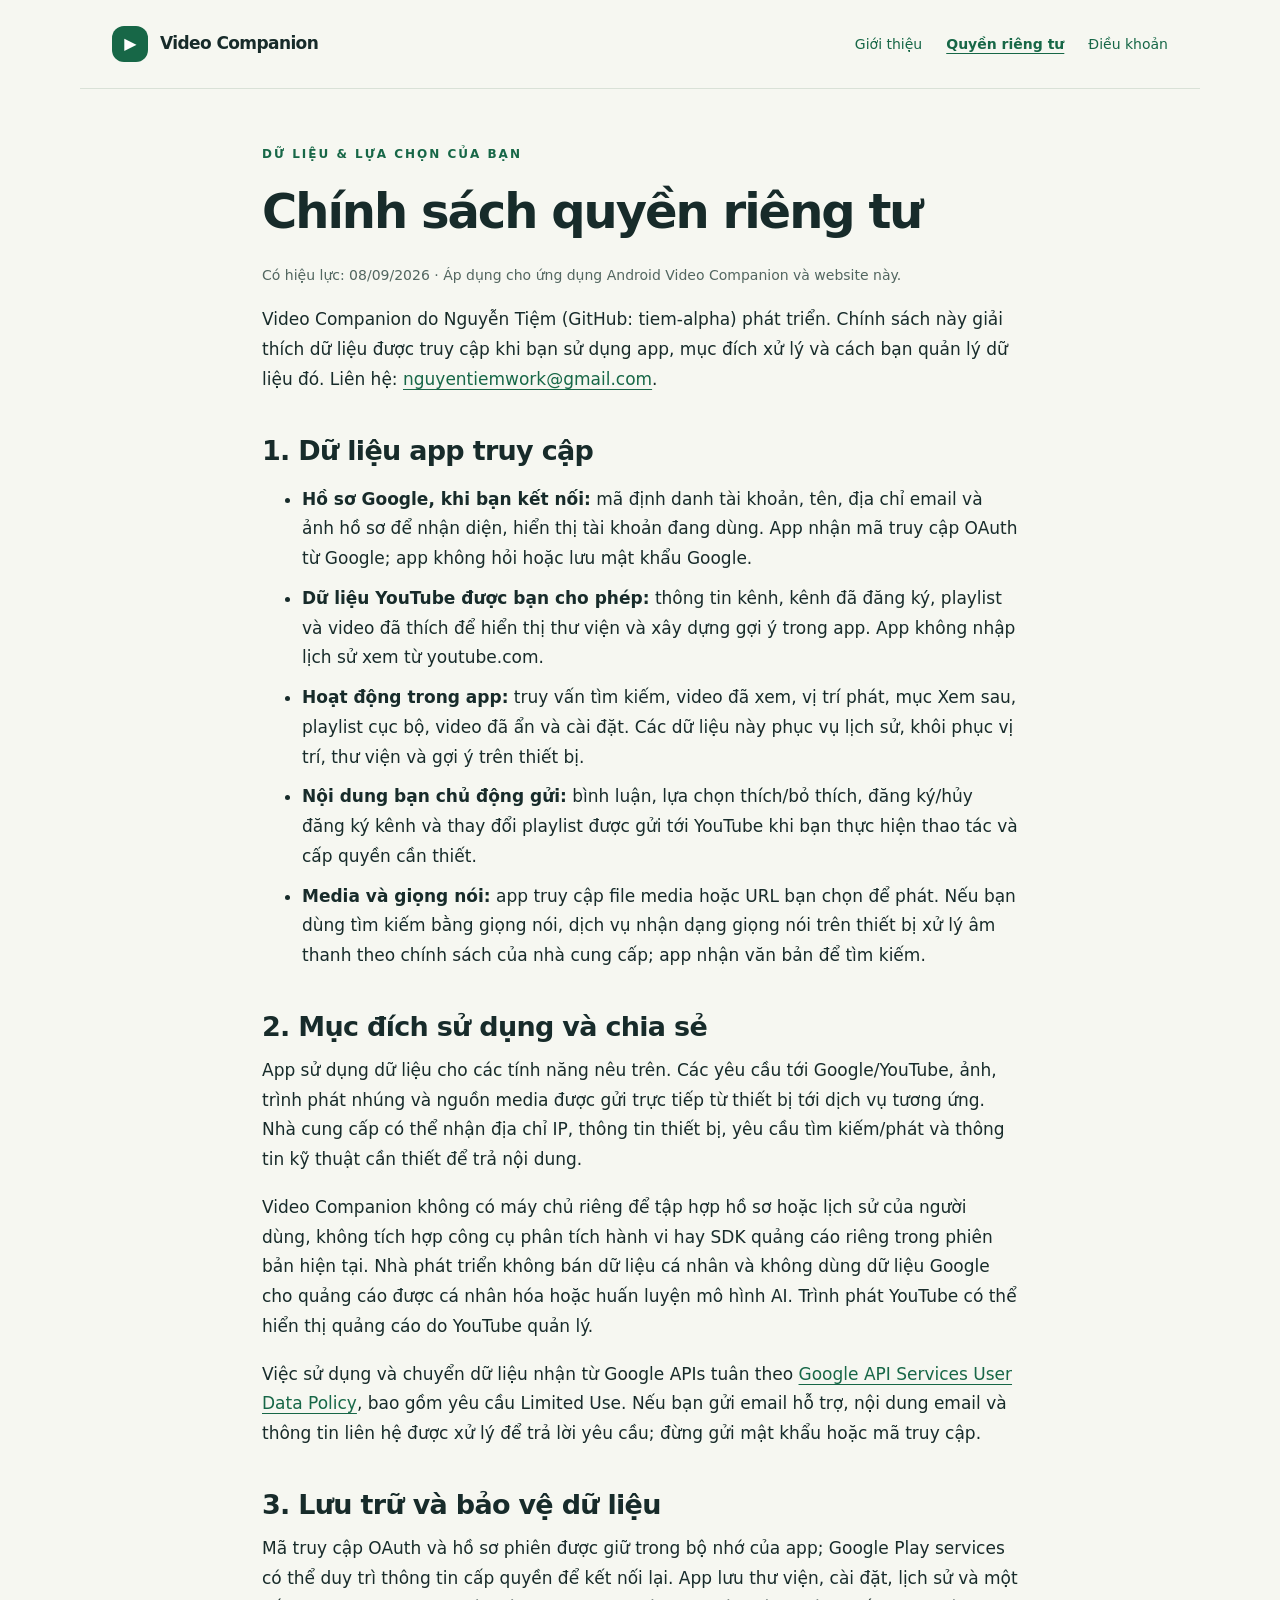
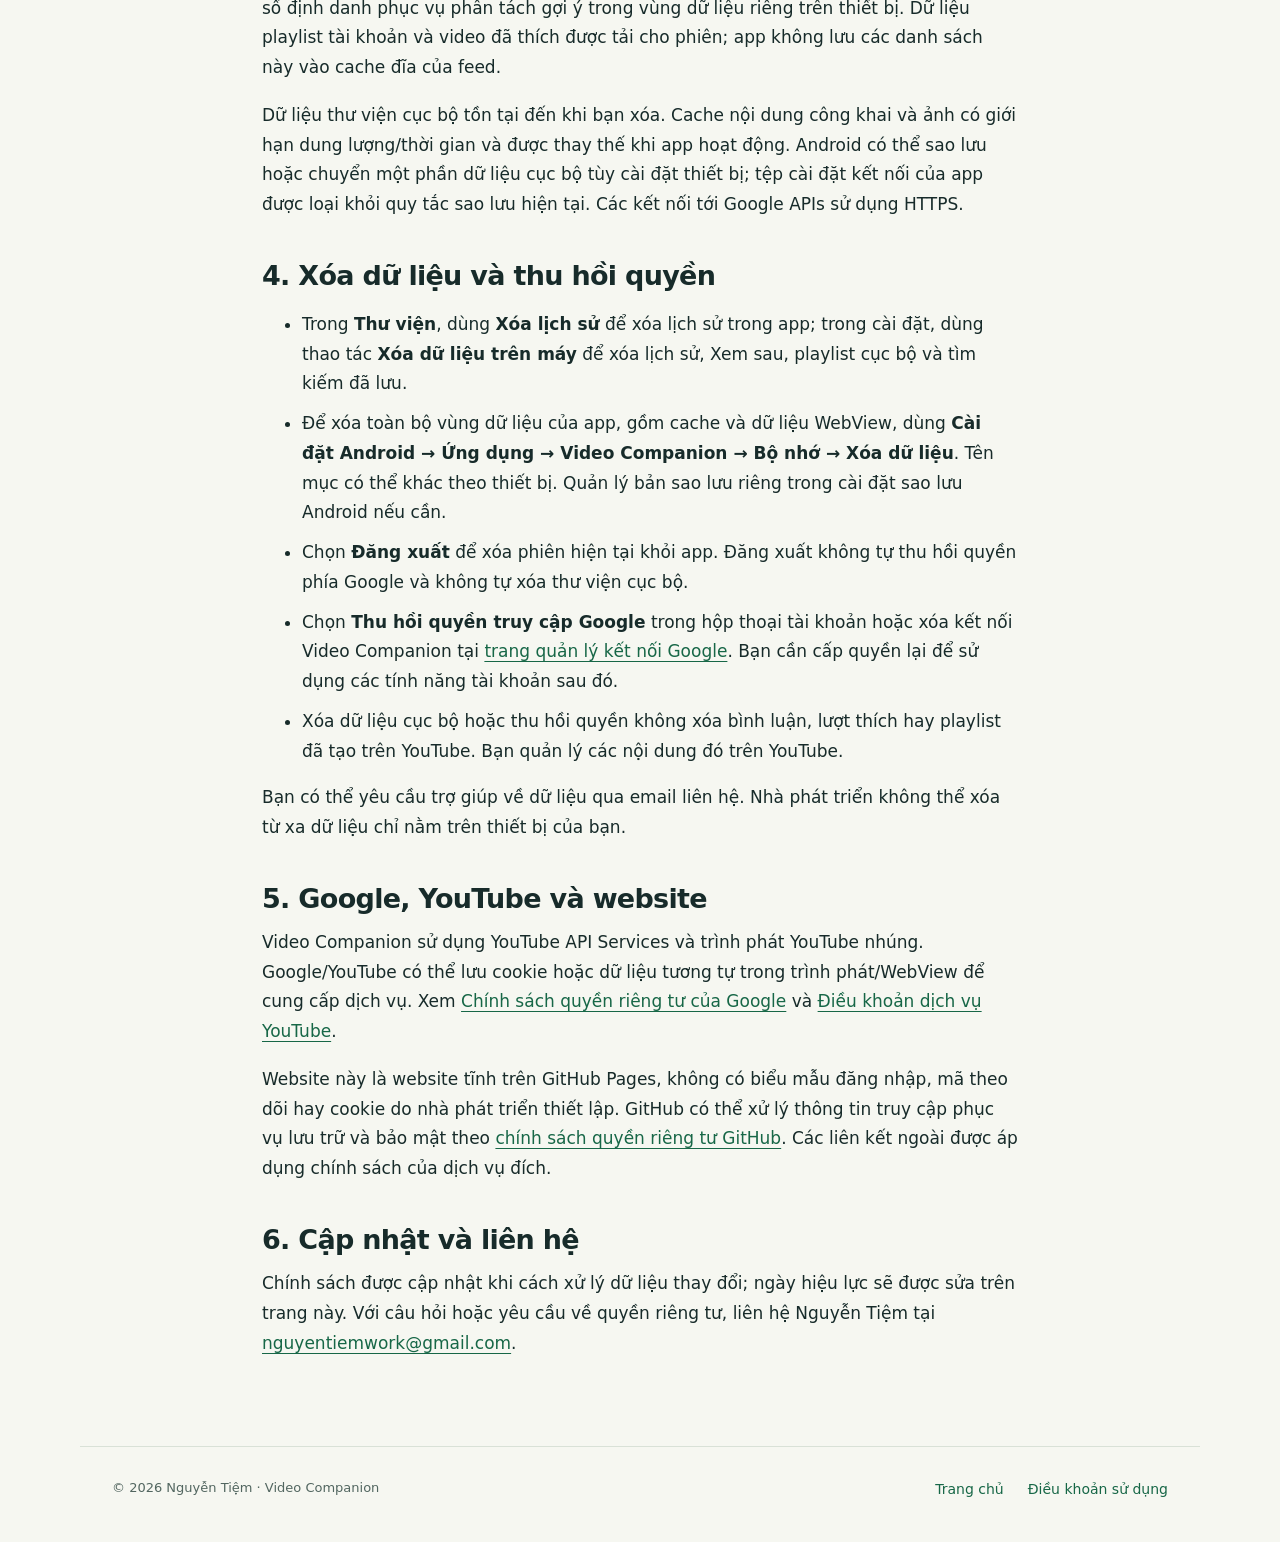
==== privacy/index.html @ b6ee3e66 "Publish Video Companion website and privacy information" ====
<!doctype html>
<html lang="vi"><head><meta charset="utf-8"><meta name="viewport" content="width=device-width, initial-scale=1"><title>Chính sách quyền riêng tư — Video Companion</title><meta name="description" content="Dữ liệu Video Companion truy cập, cách sử dụng và lưu trữ, cùng cách xóa dữ liệu và thu hồi quyền Google."><link rel="canonical" href="https://tiem-alpha.github.io/youtube/privacy/"><link rel="stylesheet" href="../styles.css"></head>
<body><a class="skip" href="#main">Đến nội dung</a><header><a class="brand" href="../"><span class="mark" aria-hidden="true">▶</span>Video Companion</a><nav aria-label="Điều hướng"><a href="../">Giới thiệu</a><a href="./" aria-current="page">Quyền riêng tư</a><a href="../terms/">Điều khoản</a></nav></header>
<main id="main" class="document"><p class="eyebrow">Dữ liệu &amp; lựa chọn của bạn</p><h1>Chính sách quyền riêng tư</h1><p class="meta">Có hiệu lực: 08/09/2026 · Áp dụng cho ứng dụng Android Video Companion và website này.</p>
<p>Video Companion do Nguyễn Tiệm (GitHub: tiem-alpha) phát triển. Chính sách này giải thích dữ liệu được truy cập khi bạn sử dụng app, mục đích xử lý và cách bạn quản lý dữ liệu đó. Liên hệ: <a href="mailto:nguyentiemwork@gmail.com">nguyentiemwork@gmail.com</a>.</p>
<h2>1. Dữ liệu app truy cập</h2><ul>
<li><strong>Hồ sơ Google, khi bạn kết nối:</strong> mã định danh tài khoản, tên, địa chỉ email và ảnh hồ sơ để nhận diện, hiển thị tài khoản đang dùng. App nhận mã truy cập OAuth từ Google; app không hỏi hoặc lưu mật khẩu Google.</li>
<li><strong>Dữ liệu YouTube được bạn cho phép:</strong> thông tin kênh, kênh đã đăng ký, playlist và video đã thích để hiển thị thư viện và xây dựng gợi ý trong app. App không nhập lịch sử xem từ youtube.com.</li>
<li><strong>Hoạt động trong app:</strong> truy vấn tìm kiếm, video đã xem, vị trí phát, mục Xem sau, playlist cục bộ, video đã ẩn và cài đặt. Các dữ liệu này phục vụ lịch sử, khôi phục vị trí, thư viện và gợi ý trên thiết bị.</li>
<li><strong>Nội dung bạn chủ động gửi:</strong> bình luận, lựa chọn thích/bỏ thích, đăng ký/hủy đăng ký kênh và thay đổi playlist được gửi tới YouTube khi bạn thực hiện thao tác và cấp quyền cần thiết.</li>
<li><strong>Media và giọng nói:</strong> app truy cập file media hoặc URL bạn chọn để phát. Nếu bạn dùng tìm kiếm bằng giọng nói, dịch vụ nhận dạng giọng nói trên thiết bị xử lý âm thanh theo chính sách của nhà cung cấp; app nhận văn bản để tìm kiếm.</li></ul>
<h2>2. Mục đích sử dụng và chia sẻ</h2><p>App sử dụng dữ liệu cho các tính năng nêu trên. Các yêu cầu tới Google/YouTube, ảnh, trình phát nhúng và nguồn media được gửi trực tiếp từ thiết bị tới dịch vụ tương ứng. Nhà cung cấp có thể nhận địa chỉ IP, thông tin thiết bị, yêu cầu tìm kiếm/phát và thông tin kỹ thuật cần thiết để trả nội dung.</p><p>Video Companion không có máy chủ riêng để tập hợp hồ sơ hoặc lịch sử của người dùng, không tích hợp công cụ phân tích hành vi hay SDK quảng cáo riêng trong phiên bản hiện tại. Nhà phát triển không bán dữ liệu cá nhân và không dùng dữ liệu Google cho quảng cáo được cá nhân hóa hoặc huấn luyện mô hình AI. Trình phát YouTube có thể hiển thị quảng cáo do YouTube quản lý.</p><p>Việc sử dụng và chuyển dữ liệu nhận từ Google APIs tuân theo <a href="https://developers.google.com/terms/api-services-user-data-policy">Google API Services User Data Policy</a>, bao gồm yêu cầu Limited Use. Nếu bạn gửi email hỗ trợ, nội dung email và thông tin liên hệ được xử lý để trả lời yêu cầu; đừng gửi mật khẩu hoặc mã truy cập.</p>
<h2>3. Lưu trữ và bảo vệ dữ liệu</h2><p>Mã truy cập OAuth và hồ sơ phiên được giữ trong bộ nhớ của app; Google Play services có thể duy trì thông tin cấp quyền để kết nối lại. App lưu thư viện, cài đặt, lịch sử và một số định danh phục vụ phân tách gợi ý trong vùng dữ liệu riêng trên thiết bị. Dữ liệu playlist tài khoản và video đã thích được tải cho phiên; app không lưu các danh sách này vào cache đĩa của feed.</p><p>Dữ liệu thư viện cục bộ tồn tại đến khi bạn xóa. Cache nội dung công khai và ảnh có giới hạn dung lượng/thời gian và được thay thế khi app hoạt động. Android có thể sao lưu hoặc chuyển một phần dữ liệu cục bộ tùy cài đặt thiết bị; tệp cài đặt kết nối của app được loại khỏi quy tắc sao lưu hiện tại. Các kết nối tới Google APIs sử dụng HTTPS.</p>
<h2>4. Xóa dữ liệu và thu hồi quyền</h2><ul>
<li>Trong <strong>Thư viện</strong>, dùng <strong>Xóa lịch sử</strong> để xóa lịch sử trong app; trong cài đặt, dùng thao tác <strong>Xóa dữ liệu trên máy</strong> để xóa lịch sử, Xem sau, playlist cục bộ và tìm kiếm đã lưu.</li>
<li>Để xóa toàn bộ vùng dữ liệu của app, gồm cache và dữ liệu WebView, dùng <strong>Cài đặt Android → Ứng dụng → Video Companion → Bộ nhớ → Xóa dữ liệu</strong>. Tên mục có thể khác theo thiết bị. Quản lý bản sao lưu riêng trong cài đặt sao lưu Android nếu cần.</li>
<li>Chọn <strong>Đăng xuất</strong> để xóa phiên hiện tại khỏi app. Đăng xuất không tự thu hồi quyền phía Google và không tự xóa thư viện cục bộ.</li>
<li>Chọn <strong>Thu hồi quyền truy cập Google</strong> trong hộp thoại tài khoản hoặc xóa kết nối Video Companion tại <a href="https://myaccount.google.com/connections">trang quản lý kết nối Google</a>. Bạn cần cấp quyền lại để sử dụng các tính năng tài khoản sau đó.</li>
<li>Xóa dữ liệu cục bộ hoặc thu hồi quyền không xóa bình luận, lượt thích hay playlist đã tạo trên YouTube. Bạn quản lý các nội dung đó trên YouTube.</li></ul><p>Bạn có thể yêu cầu trợ giúp về dữ liệu qua email liên hệ. Nhà phát triển không thể xóa từ xa dữ liệu chỉ nằm trên thiết bị của bạn.</p>
<h2>5. Google, YouTube và website</h2><p>Video Companion sử dụng YouTube API Services và trình phát YouTube nhúng. Google/YouTube có thể lưu cookie hoặc dữ liệu tương tự trong trình phát/WebView để cung cấp dịch vụ. Xem <a href="https://policies.google.com/privacy">Chính sách quyền riêng tư của Google</a> và <a href="https://www.youtube.com/t/terms">Điều khoản dịch vụ YouTube</a>.</p><p>Website này là website tĩnh trên GitHub Pages, không có biểu mẫu đăng nhập, mã theo dõi hay cookie do nhà phát triển thiết lập. GitHub có thể xử lý thông tin truy cập phục vụ lưu trữ và bảo mật theo <a href="https://docs.github.com/en/site-policy/privacy-policies/github-general-privacy-statement">chính sách quyền riêng tư GitHub</a>. Các liên kết ngoài được áp dụng chính sách của dịch vụ đích.</p>
<h2>6. Cập nhật và liên hệ</h2><p>Chính sách được cập nhật khi cách xử lý dữ liệu thay đổi; ngày hiệu lực sẽ được sửa trên trang này. Với câu hỏi hoặc yêu cầu về quyền riêng tư, liên hệ Nguyễn Tiệm tại <a href="mailto:nguyentiemwork@gmail.com">nguyentiemwork@gmail.com</a>.</p></main>
<footer><p>© 2026 Nguyễn Tiệm · Video Companion</p><nav aria-label="Liên kết cuối trang"><a href="../">Trang chủ</a><a href="../terms/">Điều khoản sử dụng</a></nav></footer></body></html>
---- styles.css ----
:root{color-scheme:light;--ink:#172b2a;--muted:#526660;--green:#176747;--paper:#f6f7f1;--line:#d9e1d7}*{box-sizing:border-box}body{margin:0;background:var(--paper);color:var(--ink);font:17px/1.75 system-ui,-apple-system,BlinkMacSystemFont,"Segoe UI",sans-serif}a{color:var(--green);text-underline-offset:4px}a:hover{color:#0b442d}a:focus-visible{outline:3px solid #bd7227;outline-offset:5px}header,main,footer{max-width:1120px;margin:auto;padding:26px 32px}header{display:flex;align-items:center;justify-content:space-between;gap:24px;border-bottom:1px solid var(--line)}.brand{font-weight:750;letter-spacing:-.6px;text-decoration:none;color:var(--ink);display:flex;align-items:center;gap:12px}.mark{display:inline-grid;place-items:center;background:var(--green);color:white;width:36px;height:36px;border-radius:12px;font-size:16px}nav{display:flex;gap:24px;flex-wrap:wrap;font-size:14px}nav a{text-decoration:none}nav a[aria-current=page]{text-decoration:underline;font-weight:700}.skip{position:absolute;left:16px;top:-100px;background:white;padding:10px}.skip:focus{top:10px;z-index:10}.hero{display:grid;grid-template-columns:1.35fr 1fr;align-items:center;gap:64px;padding:65px 0 80px}.eyebrow{font-size:12px;letter-spacing:2px;text-transform:uppercase;font-weight:750;color:var(--green)}h1{font-size:clamp(36px,5vw,64px);line-height:1.12;letter-spacing:-2px;margin:20px 0 24px;font-weight:650}h2{font-size:27px;line-height:1.3;letter-spacing:-.7px;margin:32px 0 12px}h3{font-size:20px;line-height:1.4}p{margin:0 0 18px}.lead{color:var(--muted);font-size:19px}.button{display:inline-block;background:var(--green);color:white;padding:12px 22px;border-radius:8px;text-decoration:none;font-weight:650;margin-top:12px}.button:hover{background:#104e35;color:white}.visual{border:1px solid var(--line);border-radius:24px;padding:26px;background:#e8ede2;transform:rotate(2deg)}.visual-top{display:flex;justify-content:space-between;font-size:12px;color:var(--muted);margin-bottom:18px}.screen{height:200px;border-radius:16px;background:linear-gradient(145deg,#316750,#aac196);display:grid;place-items:center}.play{width:68px;height:68px;display:grid;place-items:center;border-radius:50%;background:#f6f7f1;color:var(--green);font-size:25px}.visual-title{font-size:21px;font-weight:700;margin:20px 0 12px}.pills{display:flex;gap:8px;flex-wrap:wrap}.pills span{font-size:12px;padding:5px 12px;background:#f6f7f1;border-radius:20px}.section{border-top:1px solid var(--line);padding:35px 0}.cards{display:grid;grid-template-columns:repeat(3,1fr);gap:28px;margin:26px 0}.card{padding:24px;background:#fff;border:1px solid var(--line);border-radius:12px}.number{font-size:12px;color:var(--green);font-weight:700}.card p{color:var(--muted);font-size:15px}.note{background:#e8eee3;border-left:3px solid var(--green);padding:20px 24px;border-radius:0 8px 8px 0}.document{max-width:820px;padding-top:55px;padding-bottom:70px}.document h1{font-size:clamp(34px,5vw,48px)}.document h2{margin-top:38px}.meta{font-size:14px;color:var(--muted)}li{margin-bottom:10px}footer{border-top:1px solid var(--line);display:flex;justify-content:space-between;gap:24px;flex-wrap:wrap;font-size:13px;color:var(--muted);padding-top:30px;padding-bottom:40px}footer p{margin:0}.contact{overflow-wrap:anywhere}@media(max-width:740px){header,main,footer{padding-left:22px;padding-right:22px}header{align-items:flex-start;flex-direction:column;gap:16px}nav{gap:16px}.hero{grid-template-columns:1fr;gap:36px;padding:35px 0 50px}.visual{transform:none}.cards{grid-template-columns:1fr;gap:14px}h1{letter-spacing:-1.3px}.document{padding-top:30px}}
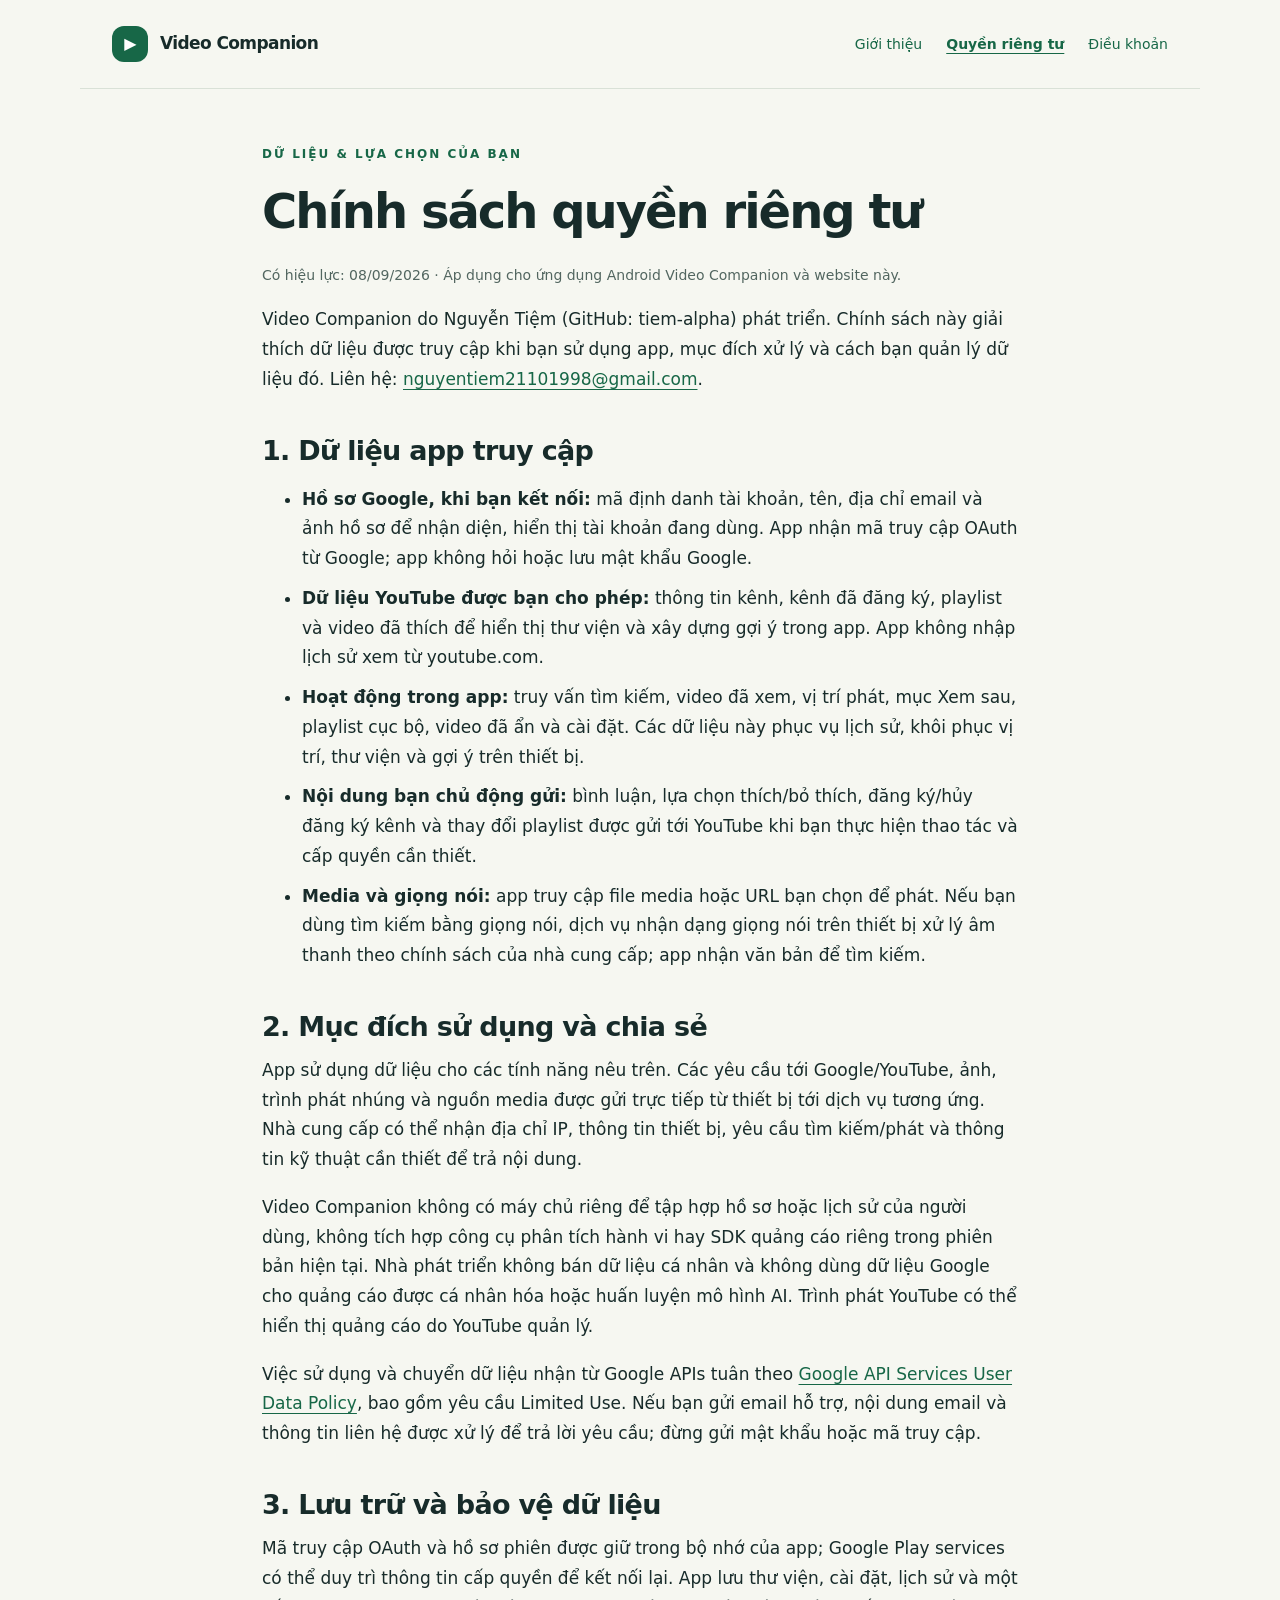
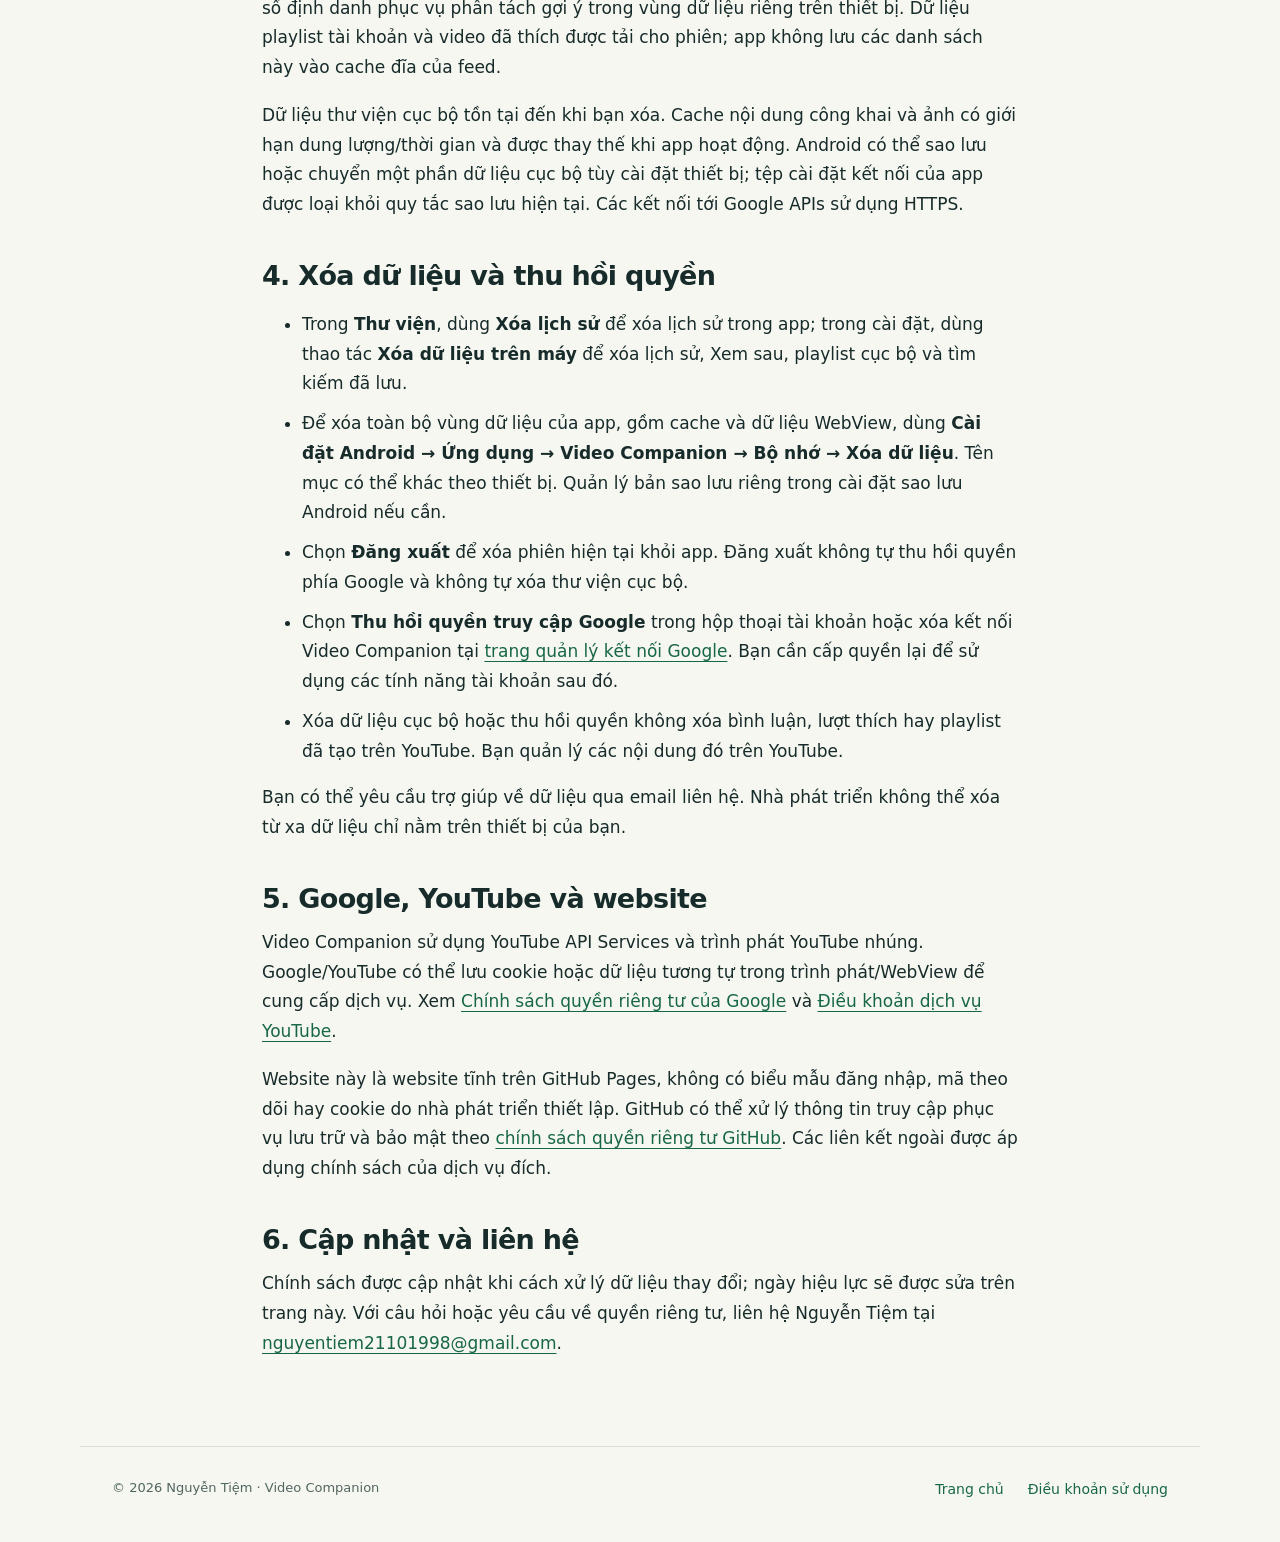
==== commit 98f7e4eb: "Update support email and developer name" ====
--- a/privacy/index.html
+++ b/privacy/index.html
@@ -2,7 +2,7 @@
 <html lang="vi"><head><meta charset="utf-8"><meta name="viewport" content="width=device-width, initial-scale=1"><title>Chính sách quyền riêng tư — Video Companion</title><meta name="description" content="Dữ liệu Video Companion truy cập, cách sử dụng và lưu trữ, cùng cách xóa dữ liệu và thu hồi quyền Google."><link rel="canonical" href="https://tiem-alpha.github.io/youtube/privacy/"><link rel="stylesheet" href="../styles.css"></head>
 <body><a class="skip" href="#main">Đến nội dung</a><header><a class="brand" href="../"><span class="mark" aria-hidden="true">▶</span>Video Companion</a><nav aria-label="Điều hướng"><a href="../">Giới thiệu</a><a href="./" aria-current="page">Quyền riêng tư</a><a href="../terms/">Điều khoản</a></nav></header>
 <main id="main" class="document"><p class="eyebrow">Dữ liệu &amp; lựa chọn của bạn</p><h1>Chính sách quyền riêng tư</h1><p class="meta">Có hiệu lực: 08/09/2026 · Áp dụng cho ứng dụng Android Video Companion và website này.</p>
-<p>Video Companion do Nguyễn Tiệm (GitHub: tiem-alpha) phát triển. Chính sách này giải thích dữ liệu được truy cập khi bạn sử dụng app, mục đích xử lý và cách bạn quản lý dữ liệu đó. Liên hệ: <a href="mailto:nguyentiemwork@gmail.com">nguyentiemwork@gmail.com</a>.</p>
+<p>Video Companion do Nguyễn Tiệm (GitHub: tiem-alpha) phát triển. Chính sách này giải thích dữ liệu được truy cập khi bạn sử dụng app, mục đích xử lý và cách bạn quản lý dữ liệu đó. Liên hệ: <a href="mailto:nguyentiem21101998@gmail.com">nguyentiem21101998@gmail.com</a>.</p>
 <h2>1. Dữ liệu app truy cập</h2><ul>
 <li><strong>Hồ sơ Google, khi bạn kết nối:</strong> mã định danh tài khoản, tên, địa chỉ email và ảnh hồ sơ để nhận diện, hiển thị tài khoản đang dùng. App nhận mã truy cập OAuth từ Google; app không hỏi hoặc lưu mật khẩu Google.</li>
 <li><strong>Dữ liệu YouTube được bạn cho phép:</strong> thông tin kênh, kênh đã đăng ký, playlist và video đã thích để hiển thị thư viện và xây dựng gợi ý trong app. App không nhập lịch sử xem từ youtube.com.</li>
@@ -18,5 +18,5 @@
 <li>Chọn <strong>Thu hồi quyền truy cập Google</strong> trong hộp thoại tài khoản hoặc xóa kết nối Video Companion tại <a href="https://myaccount.google.com/connections">trang quản lý kết nối Google</a>. Bạn cần cấp quyền lại để sử dụng các tính năng tài khoản sau đó.</li>
 <li>Xóa dữ liệu cục bộ hoặc thu hồi quyền không xóa bình luận, lượt thích hay playlist đã tạo trên YouTube. Bạn quản lý các nội dung đó trên YouTube.</li></ul><p>Bạn có thể yêu cầu trợ giúp về dữ liệu qua email liên hệ. Nhà phát triển không thể xóa từ xa dữ liệu chỉ nằm trên thiết bị của bạn.</p>
 <h2>5. Google, YouTube và website</h2><p>Video Companion sử dụng YouTube API Services và trình phát YouTube nhúng. Google/YouTube có thể lưu cookie hoặc dữ liệu tương tự trong trình phát/WebView để cung cấp dịch vụ. Xem <a href="https://policies.google.com/privacy">Chính sách quyền riêng tư của Google</a> và <a href="https://www.youtube.com/t/terms">Điều khoản dịch vụ YouTube</a>.</p><p>Website này là website tĩnh trên GitHub Pages, không có biểu mẫu đăng nhập, mã theo dõi hay cookie do nhà phát triển thiết lập. GitHub có thể xử lý thông tin truy cập phục vụ lưu trữ và bảo mật theo <a href="https://docs.github.com/en/site-policy/privacy-policies/github-general-privacy-statement">chính sách quyền riêng tư GitHub</a>. Các liên kết ngoài được áp dụng chính sách của dịch vụ đích.</p>
-<h2>6. Cập nhật và liên hệ</h2><p>Chính sách được cập nhật khi cách xử lý dữ liệu thay đổi; ngày hiệu lực sẽ được sửa trên trang này. Với câu hỏi hoặc yêu cầu về quyền riêng tư, liên hệ Nguyễn Tiệm tại <a href="mailto:nguyentiemwork@gmail.com">nguyentiemwork@gmail.com</a>.</p></main>
+<h2>6. Cập nhật và liên hệ</h2><p>Chính sách được cập nhật khi cách xử lý dữ liệu thay đổi; ngày hiệu lực sẽ được sửa trên trang này. Với câu hỏi hoặc yêu cầu về quyền riêng tư, liên hệ Nguyễn Tiệm tại <a href="mailto:nguyentiem21101998@gmail.com">nguyentiem21101998@gmail.com</a>.</p></main>
 <footer><p>© 2026 Nguyễn Tiệm · Video Companion</p><nav aria-label="Liên kết cuối trang"><a href="../">Trang chủ</a><a href="../terms/">Điều khoản sử dụng</a></nav></footer></body></html>
--- a/styles.css
+++ b/styles.css
@@ -1 +1 @@
-:root{color-scheme:light;--ink:#172b2a;--muted:#526660;--green:#176747;--paper:#f6f7f1;--line:#d9e1d7}*{box-sizing:border-box}body{margin:0;background:var(--paper);color:var(--ink);font:17px/1.75 system-ui,-apple-system,BlinkMacSystemFont,"Segoe UI",sans-serif}a{color:var(--green);text-underline-offset:4px}a:hover{color:#0b442d}a:focus-visible{outline:3px solid #bd7227;outline-offset:5px}header,main,footer{max-width:1120px;margin:auto;padding:26px 32px}header{display:flex;align-items:center;justify-content:space-between;gap:24px;border-bottom:1px solid var(--line)}.brand{font-weight:750;letter-spacing:-.6px;text-decoration:none;color:var(--ink);display:flex;align-items:center;gap:12px}.mark{display:inline-grid;place-items:center;background:var(--green);color:white;width:36px;height:36px;border-radius:12px;font-size:16px}nav{display:flex;gap:24px;flex-wrap:wrap;font-size:14px}nav a{text-decoration:none}nav a[aria-current=page]{text-decoration:underline;font-weight:700}.skip{position:absolute;left:16px;top:-100px;background:white;padding:10px}.skip:focus{top:10px;z-index:10}.hero{display:grid;grid-template-columns:1.35fr 1fr;align-items:center;gap:64px;padding:65px 0 80px}.eyebrow{font-size:12px;letter-spacing:2px;text-transform:uppercase;font-weight:750;color:var(--green)}h1{font-size:clamp(36px,5vw,64px);line-height:1.12;letter-spacing:-2px;margin:20px 0 24px;font-weight:650}h2{font-size:27px;line-height:1.3;letter-spacing:-.7px;margin:32px 0 12px}h3{font-size:20px;line-height:1.4}p{margin:0 0 18px}.lead{color:var(--muted);font-size:19px}.button{display:inline-block;background:var(--green);color:white;padding:12px 22px;border-radius:8px;text-decoration:none;font-weight:650;margin-top:12px}.button:hover{background:#104e35;color:white}.visual{border:1px solid var(--line);border-radius:24px;padding:26px;background:#e8ede2;transform:rotate(2deg)}.visual-top{display:flex;justify-content:space-between;font-size:12px;color:var(--muted);margin-bottom:18px}.screen{height:200px;border-radius:16px;background:linear-gradient(145deg,#316750,#aac196);display:grid;place-items:center}.play{width:68px;height:68px;display:grid;place-items:center;border-radius:50%;background:#f6f7f1;color:var(--green);font-size:25px}.visual-title{font-size:21px;font-weight:700;margin:20px 0 12px}.pills{display:flex;gap:8px;flex-wrap:wrap}.pills span{font-size:12px;padding:5px 12px;background:#f6f7f1;border-radius:20px}.section{border-top:1px solid var(--line);padding:35px 0}.cards{display:grid;grid-template-columns:repeat(3,1fr);gap:28px;margin:26px 0}.card{padding:24px;background:#fff;border:1px solid var(--line);border-radius:12px}.number{font-size:12px;color:var(--green);font-weight:700}.card p{color:var(--muted);font-size:15px}.note{background:#e8eee3;border-left:3px solid var(--green);padding:20px 24px;border-radius:0 8px 8px 0}.document{max-width:820px;padding-top:55px;padding-bottom:70px}.document h1{font-size:clamp(34px,5vw,48px)}.document h2{margin-top:38px}.meta{font-size:14px;color:var(--muted)}li{margin-bottom:10px}footer{border-top:1px solid var(--line);display:flex;justify-content:space-between;gap:24px;flex-wrap:wrap;font-size:13px;color:var(--muted);padding-top:30px;padding-bottom:40px}footer p{margin:0}.contact{overflow-wrap:anywhere}@media(max-width:740px){header,main,footer{padding-left:22px;padding-right:22px}header{align-items:flex-start;flex-direction:column;gap:16px}nav{gap:16px}.hero{grid-template-columns:1fr;gap:36px;padding:35px 0 50px}.visual{transform:none}.cards{grid-template-columns:1fr;gap:14px}h1{letter-spacing:-1.3px}.document{padding-top:30px}}
+:root{color-scheme:light;--ink:#172b2a;--muted:#526660;--green:#176747;--paper:#f6f7f1;--line:#d9e1d7}*{box-sizing:border-box}body{margin:0;background:var(--paper);color:var(--ink);font:17px/1.75 system-ui,-apple-system,BlinkMacSystemFont,"Segoe UI",sans-serif}a{color:var(--green);text-underline-offset:4px}a:hover{color:#0b442d}a:focus-visible{outline:3px solid #bd7227;outline-offset:5px}header,main,footer{max-width:1120px;margin:auto;padding:26px 32px}header{display:flex;align-items:center;justify-content:space-between;gap:24px;border-bottom:1px solid var(--line)}.brand{font-weight:750;letter-spacing:-.6px;text-decoration:none;color:var(--ink);display:flex;align-items:center;gap:12px}.mark{display:inline-grid;place-items:center;background:var(--green);color:white;width:36px;height:36px;border-radius:12px;font-size:16px}nav{display:flex;gap:24px;flex-wrap:wrap;font-size:14px}nav a{text-decoration:none}nav a[aria-current=page]{text-decoration:underline;font-weight:700}.skip{position:absolute;left:16px;top:-100px;background:white;padding:10px}.skip:focus{top:10px;z-index:10}.hero{display:grid;grid-template-columns:1.35fr 1fr;align-items:center;gap:64px;padding:65px 0 80px}.eyebrow{font-size:12px;letter-spacing:2px;text-transform:uppercase;font-weight:750;color:var(--green)}h1{font-size:clamp(36px,5vw,64px);line-height:1.12;letter-spacing:-2px;margin:20px 0 24px;font-weight:650}h2{font-size:27px;line-height:1.3;letter-spacing:-.7px;margin:32px 0 12px}h3{font-size:20px;line-height:1.4}p{margin:0 0 18px}.lead{color:var(--muted);font-size:19px}.button{display:inline-block;background:var(--green);color:white;padding:12px 22px;border-radius:8px;text-decoration:none;font-weight:650;margin-top:12px}.button:hover{background:#104e35;color:white}.visual{border:1px solid var(--line);border-radius:24px;padding:26px;background:#e8ede2;transform:rotate(2deg)}.visual-top{display:flex;flex-wrap:wrap;gap:8px;justify-content:space-between;font-size:12px;color:var(--muted);margin-bottom:18px}.screen{height:200px;border-radius:16px;background:linear-gradient(145deg,#316750,#aac196);display:grid;place-items:center}.play{width:68px;height:68px;display:grid;place-items:center;border-radius:50%;background:#f6f7f1;color:var(--green);font-size:25px}.visual-title{font-size:21px;font-weight:700;margin:20px 0 12px}.pills{display:flex;gap:8px;flex-wrap:wrap}.pills span{font-size:12px;padding:5px 12px;background:#f6f7f1;border-radius:20px}.section{border-top:1px solid var(--line);padding:35px 0}.cards{display:grid;grid-template-columns:repeat(3,1fr);gap:28px;margin:26px 0}.card{padding:24px;background:#fff;border:1px solid var(--line);border-radius:12px}.number{font-size:12px;color:var(--green);font-weight:700}.card p{color:var(--muted);font-size:15px}.note{background:#e8eee3;border-left:3px solid var(--green);padding:20px 24px;border-radius:0 8px 8px 0}.document{max-width:820px;padding-top:55px;padding-bottom:70px}.document h1{font-size:clamp(34px,5vw,48px)}.document h2{margin-top:38px}.meta{font-size:14px;color:var(--muted)}li{margin-bottom:10px}footer{border-top:1px solid var(--line);display:flex;justify-content:space-between;gap:24px;flex-wrap:wrap;font-size:13px;color:var(--muted);padding-top:30px;padding-bottom:40px}footer p{margin:0}.contact{overflow-wrap:anywhere}@media(max-width:740px){header,main,footer{padding-left:22px;padding-right:22px}header{align-items:flex-start;flex-direction:column;gap:16px}nav{gap:16px}.hero{grid-template-columns:minmax(0,1fr);gap:36px;padding:35px 0 50px}.visual{transform:none}.cards{grid-template-columns:1fr;gap:14px}h1{letter-spacing:-1.3px}.document{padding-top:30px}}
